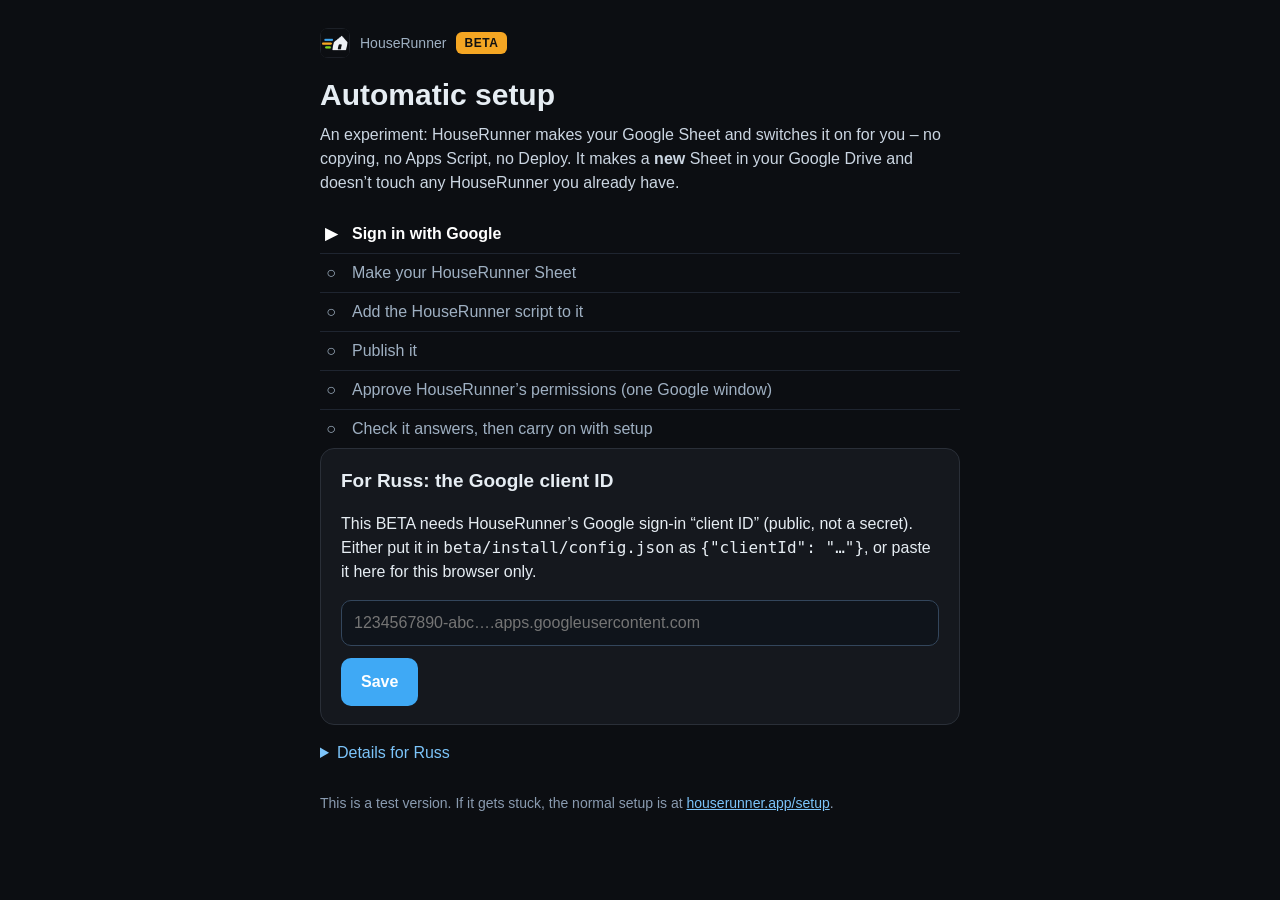
==== beta/install/index.html @ 36755654 "2026.11.324: BETA automatic installer at /beta/install/ Co-Authored-By: Claude Opus 5.5 <noreply@ant" ====
<!doctype html>
<html lang="en-GB">
<head>
    <meta charset="UTF-8">
    <meta name="viewport" content="width=device-width, initial-scale=1">
    <meta name="robots" content="noindex">
    <title>HouseRunner – automatic setup (BETA)</title>
    <link rel="icon" href="../../shared/brand/icon-192.png">
    <script src="../../shared/busy.js"></script>
    <style>
        * { box-sizing: border-box; }
        body { margin: 0; background: #0c0e12; color: #e6edf3; font: 16px/1.5 "Segoe UI", Roboto, Arial, sans-serif; }
        main { max-width: 680px; margin: 0 auto; padding: 28px 20px 60px; }
        .brand { display: flex; align-items: center; gap: 10px; color: #9fb0c2; font-size: 14px; }
        .brand img { width: 30px; height: 30px; border-radius: 8px; }
        .beta { background: #f5a623; color: #111; font-weight: 800; font-size: 12px; padding: 2px 8px; border-radius: 6px; letter-spacing: .05em; }
        h1 { font-size: 30px; margin: 14px 0 6px; }
        .lead { color: #cbd6e2; margin: 0 0 20px; }
        .card { background: #15181e; border: 1px solid #2a2f38; border-radius: 14px; padding: 18px 20px; margin: 0 0 16px; }
        .card h2 { font-size: 19px; margin: 0 0 8px; }
        .steps { list-style: none; padding: 0; margin: 0; }
        .steps li { display: flex; gap: 10px; padding: 7px 0; border-bottom: 1px solid #1f2530; color: #9fb0c2; }
        .steps li:last-child { border-bottom: 0; }
        .steps li .i { width: 22px; text-align: center; flex: none; }
        .steps li.now { color: #fff; font-weight: 600; }
        .steps li.ok { color: #cbd6e2; }
        .btn { display: inline-block; font: inherit; font-weight: 700; border: 0; border-radius: 10px; padding: 12px 20px; cursor: pointer; text-decoration: none; background: #3fa9f5; color: #fff; }
        .btn.ghost { background: transparent; color: #cbd6e2; border: 1px solid #33465c; }
        .btn.good { background: #22c55e; color: #052e14; }
        .btn:disabled { opacity: .4; cursor: default; }
        .row { display: flex; gap: 10px; flex-wrap: wrap; align-items: center; margin-top: 12px; }
        .note { border-radius: 10px; padding: 10px 14px; margin: 12px 0 0; background: #162231; border: 1px solid #27405a; color: #cbd6e2; }
        .note.warn { background: #3a2a0c; border-color: #a06a12; color: #ffe2a8; }
        .note.bad { background: #3a1212; border-color: #a33; color: #ffd0d0; }
        .note.ok { background: #123322; border-color: #2b7a4b; color: #c8f2d6; }
        .mute { color: #8a9bb0; font-size: 14px; }
        input { font: inherit; width: 100%; padding: 10px 12px; border-radius: 10px; border: 1px solid #33465c; background: #0f141b; color: #e6edf3; }
        details { margin-top: 10px; } summary { cursor: pointer; color: #7cc4fa; }
        pre { white-space: pre-wrap; word-break: break-all; font-size: 12px; background: #0f141b; padding: 10px; border-radius: 8px; color: #9fb0c2; max-height: 260px; overflow: auto; }
        a { color: #7cc4fa; }
    </style>
</head>
<body>
<main>
    <div class="brand"><img src="../../shared/brand/icon-192.png" alt=""> HouseRunner <span class="beta">BETA</span></div>
    <h1>Automatic setup</h1>
    <p class="lead">An experiment: HouseRunner makes your Google Sheet and switches it on for you – no copying, no Apps Script, no Deploy. It makes a <b>new</b> Sheet in your Google Drive and doesn’t touch any HouseRunner you already have.</p>
    <div id="app"></div>
    <p class="mute" style="margin-top:28px">This is a test version. If it gets stuck, the normal setup is at <a href="../../setup/">houserunner.app/setup</a>.</p>
</main>
<script src="https://accounts.google.com/gsi/client" async defer></script>
<script src="install.js?v=1"></script>
</body>
</html>
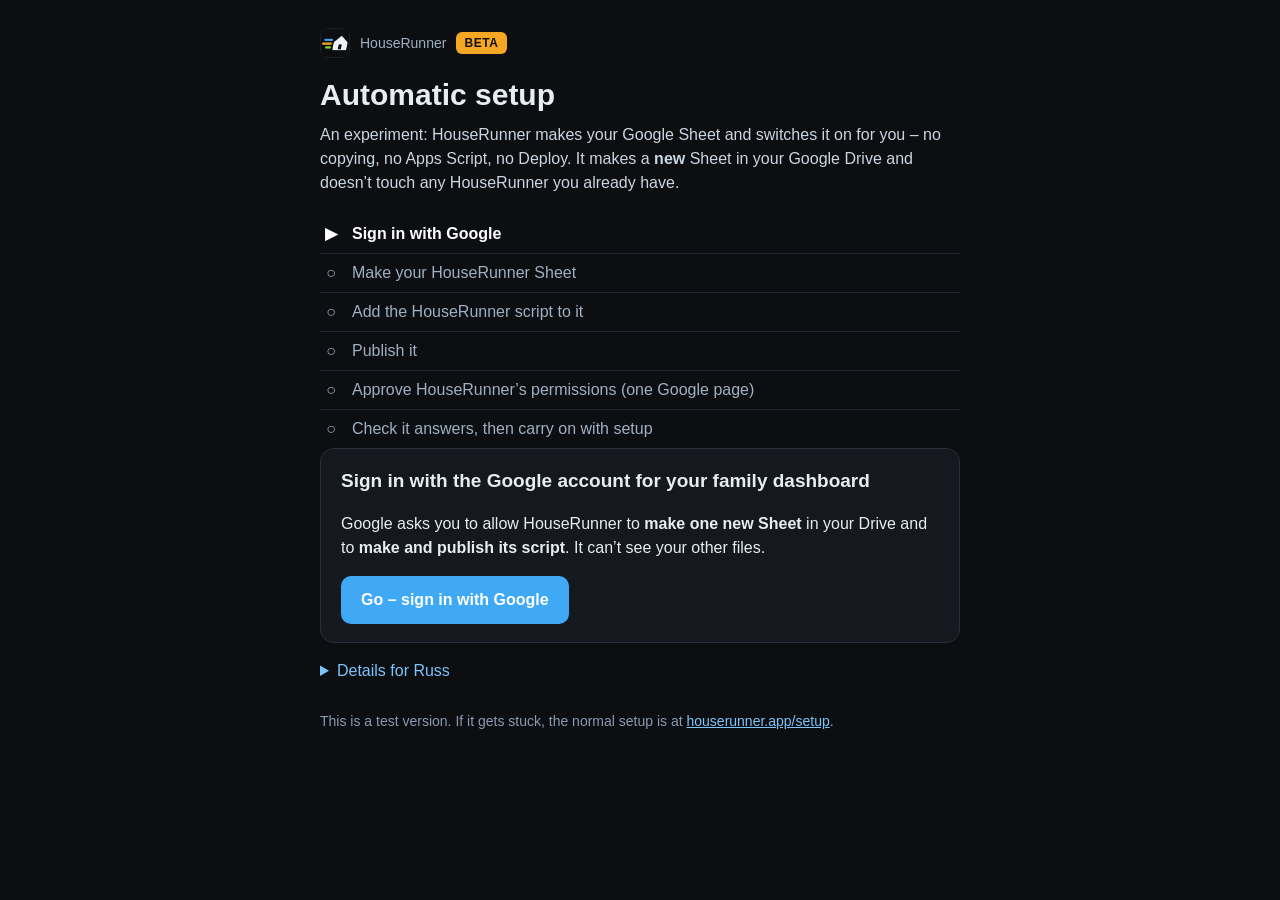
==== commit 17481777: "2026.11.328: beta installer Start again Co-Authored-By: Claude Opus 5.5 <noreply@anthropic.com> Clau" ====
--- a/beta/install/index.html
+++ b/beta/install/index.html
@@ -25,6 +25,7 @@
         .steps li.now { color: #fff; font-weight: 600; }
         .steps li.ok { color: #cbd6e2; }
         .btn { display: inline-block; font: inherit; font-weight: 700; border: 0; border-radius: 10px; padding: 12px 20px; cursor: pointer; text-decoration: none; background: #3fa9f5; color: #fff; }
+        .btn.bad { background: #dc2626; color: #fff; }
         .btn.ghost { background: transparent; color: #cbd6e2; border: 1px solid #33465c; }
         .btn.good { background: #22c55e; color: #052e14; }
         .btn:disabled { opacity: .4; cursor: default; }
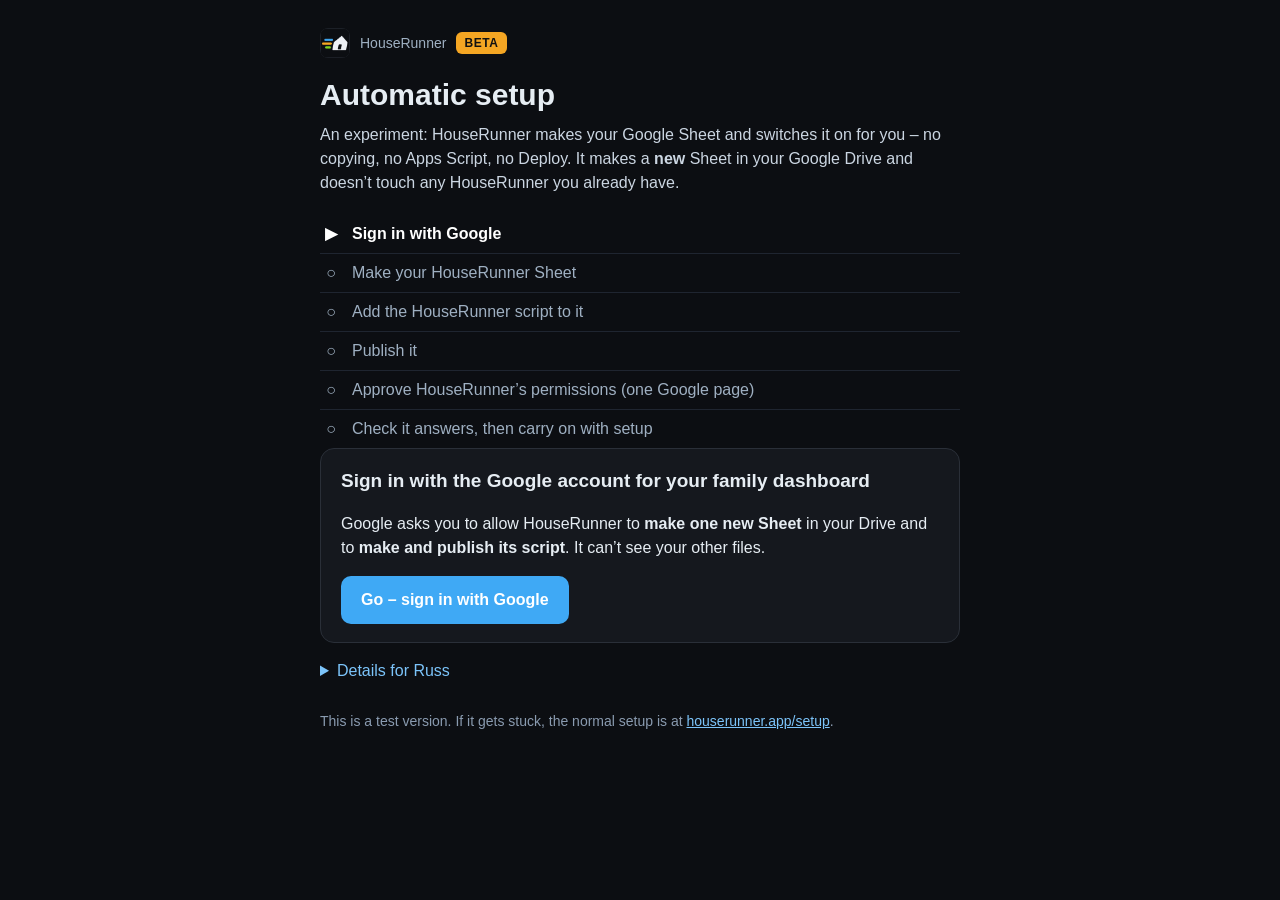
==== commit 8d8f13d1: "2026.11.330: beta reload tip Co-Authored-By: Claude Opus 5.5 <noreply@anthropic.com> Claude-Session:" ====
--- a/beta/install/index.html
+++ b/beta/install/index.html
@@ -50,6 +50,6 @@
     <p class="mute" style="margin-top:28px">This is a test version. If it gets stuck, the normal setup is at <a href="../../setup/">houserunner.app/setup</a>.</p>
 </main>
 <script src="https://accounts.google.com/gsi/client" async defer></script>
-<script src="install.js?v=1"></script>
+<script src="install.js?v=202611330"></script>
 </body>
 </html>
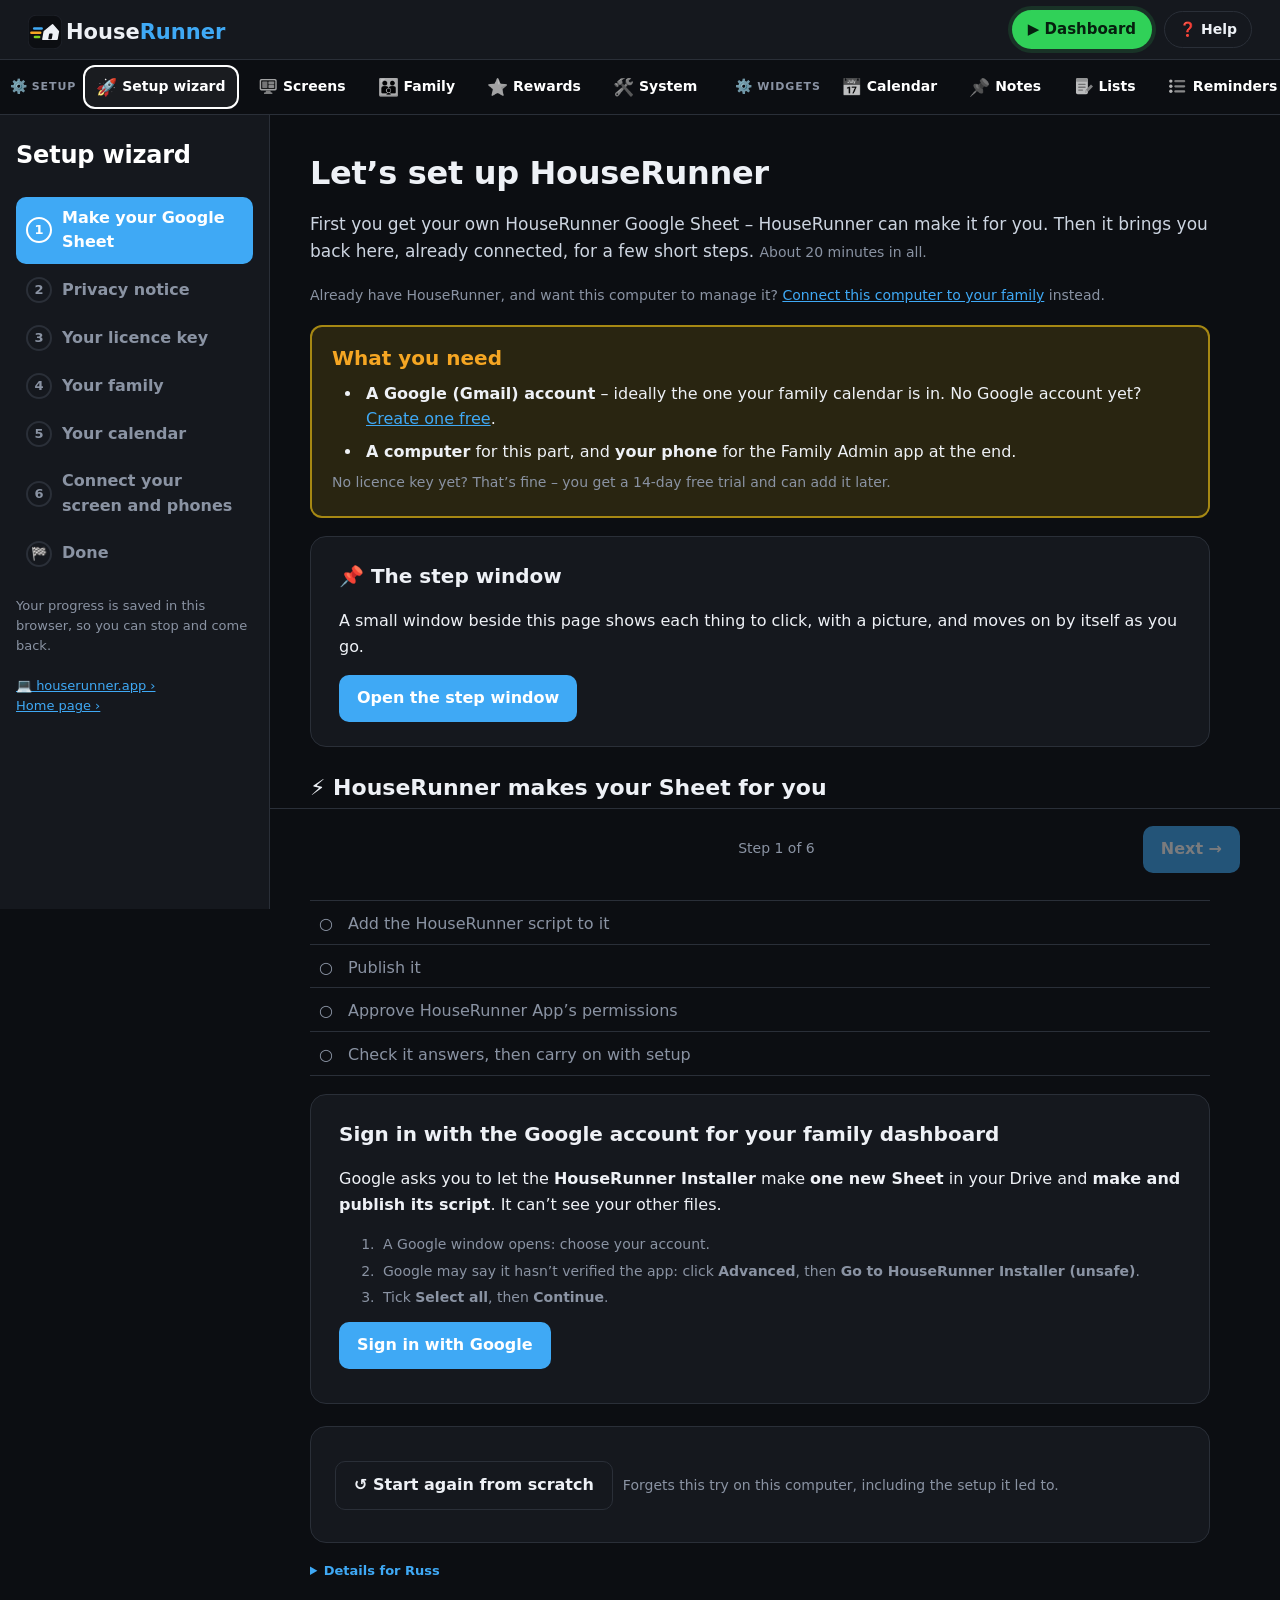
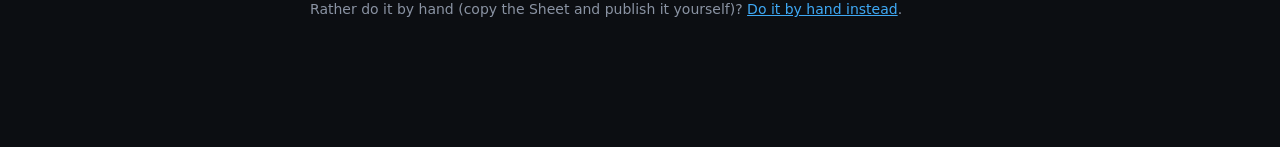
==== commit c533c16f: "2026.11.332: automatic Sheet setup built into the setup wizard Co-Authored-By: Claude Opus 5.5 <nore" ====
--- a/beta/install/index.html
+++ b/beta/install/index.html
@@ -1,55 +1,5 @@
 <!doctype html>
-<html lang="en-GB">
-<head>
-    <meta charset="UTF-8">
-    <meta name="viewport" content="width=device-width, initial-scale=1">
-    <meta name="robots" content="noindex">
-    <title>HouseRunner – automatic setup (BETA)</title>
-    <link rel="icon" href="../../shared/brand/icon-192.png">
-    <script src="../../shared/busy.js"></script>
-    <style>
-        * { box-sizing: border-box; }
-        body { margin: 0; background: #0c0e12; color: #e6edf3; font: 16px/1.5 "Segoe UI", Roboto, Arial, sans-serif; }
-        main { max-width: 680px; margin: 0 auto; padding: 28px 20px 60px; }
-        .brand { display: flex; align-items: center; gap: 10px; color: #9fb0c2; font-size: 14px; }
-        .brand img { width: 30px; height: 30px; border-radius: 8px; }
-        .beta { background: #f5a623; color: #111; font-weight: 800; font-size: 12px; padding: 2px 8px; border-radius: 6px; letter-spacing: .05em; }
-        h1 { font-size: 30px; margin: 14px 0 6px; }
-        .lead { color: #cbd6e2; margin: 0 0 20px; }
-        .card { background: #15181e; border: 1px solid #2a2f38; border-radius: 14px; padding: 18px 20px; margin: 0 0 16px; }
-        .card h2 { font-size: 19px; margin: 0 0 8px; }
-        .steps { list-style: none; padding: 0; margin: 0; }
-        .steps li { display: flex; gap: 10px; padding: 7px 0; border-bottom: 1px solid #1f2530; color: #9fb0c2; }
-        .steps li:last-child { border-bottom: 0; }
-        .steps li .i { width: 22px; text-align: center; flex: none; }
-        .steps li.now { color: #fff; font-weight: 600; }
-        .steps li.ok { color: #cbd6e2; }
-        .btn { display: inline-block; font: inherit; font-weight: 700; border: 0; border-radius: 10px; padding: 12px 20px; cursor: pointer; text-decoration: none; background: #3fa9f5; color: #fff; }
-        .btn.bad { background: #dc2626; color: #fff; }
-        .btn.ghost { background: transparent; color: #cbd6e2; border: 1px solid #33465c; }
-        .btn.good { background: #22c55e; color: #052e14; }
-        .btn:disabled { opacity: .4; cursor: default; }
-        .row { display: flex; gap: 10px; flex-wrap: wrap; align-items: center; margin-top: 12px; }
-        .note { border-radius: 10px; padding: 10px 14px; margin: 12px 0 0; background: #162231; border: 1px solid #27405a; color: #cbd6e2; }
-        .note.warn { background: #3a2a0c; border-color: #a06a12; color: #ffe2a8; }
-        .note.bad { background: #3a1212; border-color: #a33; color: #ffd0d0; }
-        .note.ok { background: #123322; border-color: #2b7a4b; color: #c8f2d6; }
-        .mute { color: #8a9bb0; font-size: 14px; }
-        input { font: inherit; width: 100%; padding: 10px 12px; border-radius: 10px; border: 1px solid #33465c; background: #0f141b; color: #e6edf3; }
-        details { margin-top: 10px; } summary { cursor: pointer; color: #7cc4fa; }
-        pre { white-space: pre-wrap; word-break: break-all; font-size: 12px; background: #0f141b; padding: 10px; border-radius: 8px; color: #9fb0c2; max-height: 260px; overflow: auto; }
-        a { color: #7cc4fa; }
-    </style>
-</head>
-<body>
-<main>
-    <div class="brand"><img src="../../shared/brand/icon-192.png" alt=""> HouseRunner <span class="beta">BETA</span></div>
-    <h1>Automatic setup</h1>
-    <p class="lead">An experiment: HouseRunner makes your Google Sheet and switches it on for you – no copying, no Apps Script, no Deploy. It makes a <b>new</b> Sheet in your Google Drive and doesn’t touch any HouseRunner you already have.</p>
-    <div id="app"></div>
-    <p class="mute" style="margin-top:28px">This is a test version. If it gets stuck, the normal setup is at <a href="../../setup/">houserunner.app/setup</a>.</p>
-</main>
-<script src="https://accounts.google.com/gsi/client" async defer></script>
-<script src="install.js?v=202611330"></script>
-</body>
-</html>
+<html lang="en-GB"><head><meta charset="utf-8"><meta name="robots" content="noindex"><title>HouseRunner setup</title>
+<script>location.replace('../../setup/guide/' + location.hash);</script>
+<meta http-equiv="refresh" content="0;url=../../setup/guide/"></head>
+<body><p><a href="../../setup/guide/">HouseRunner setup – continue here</a></p></body></html>
